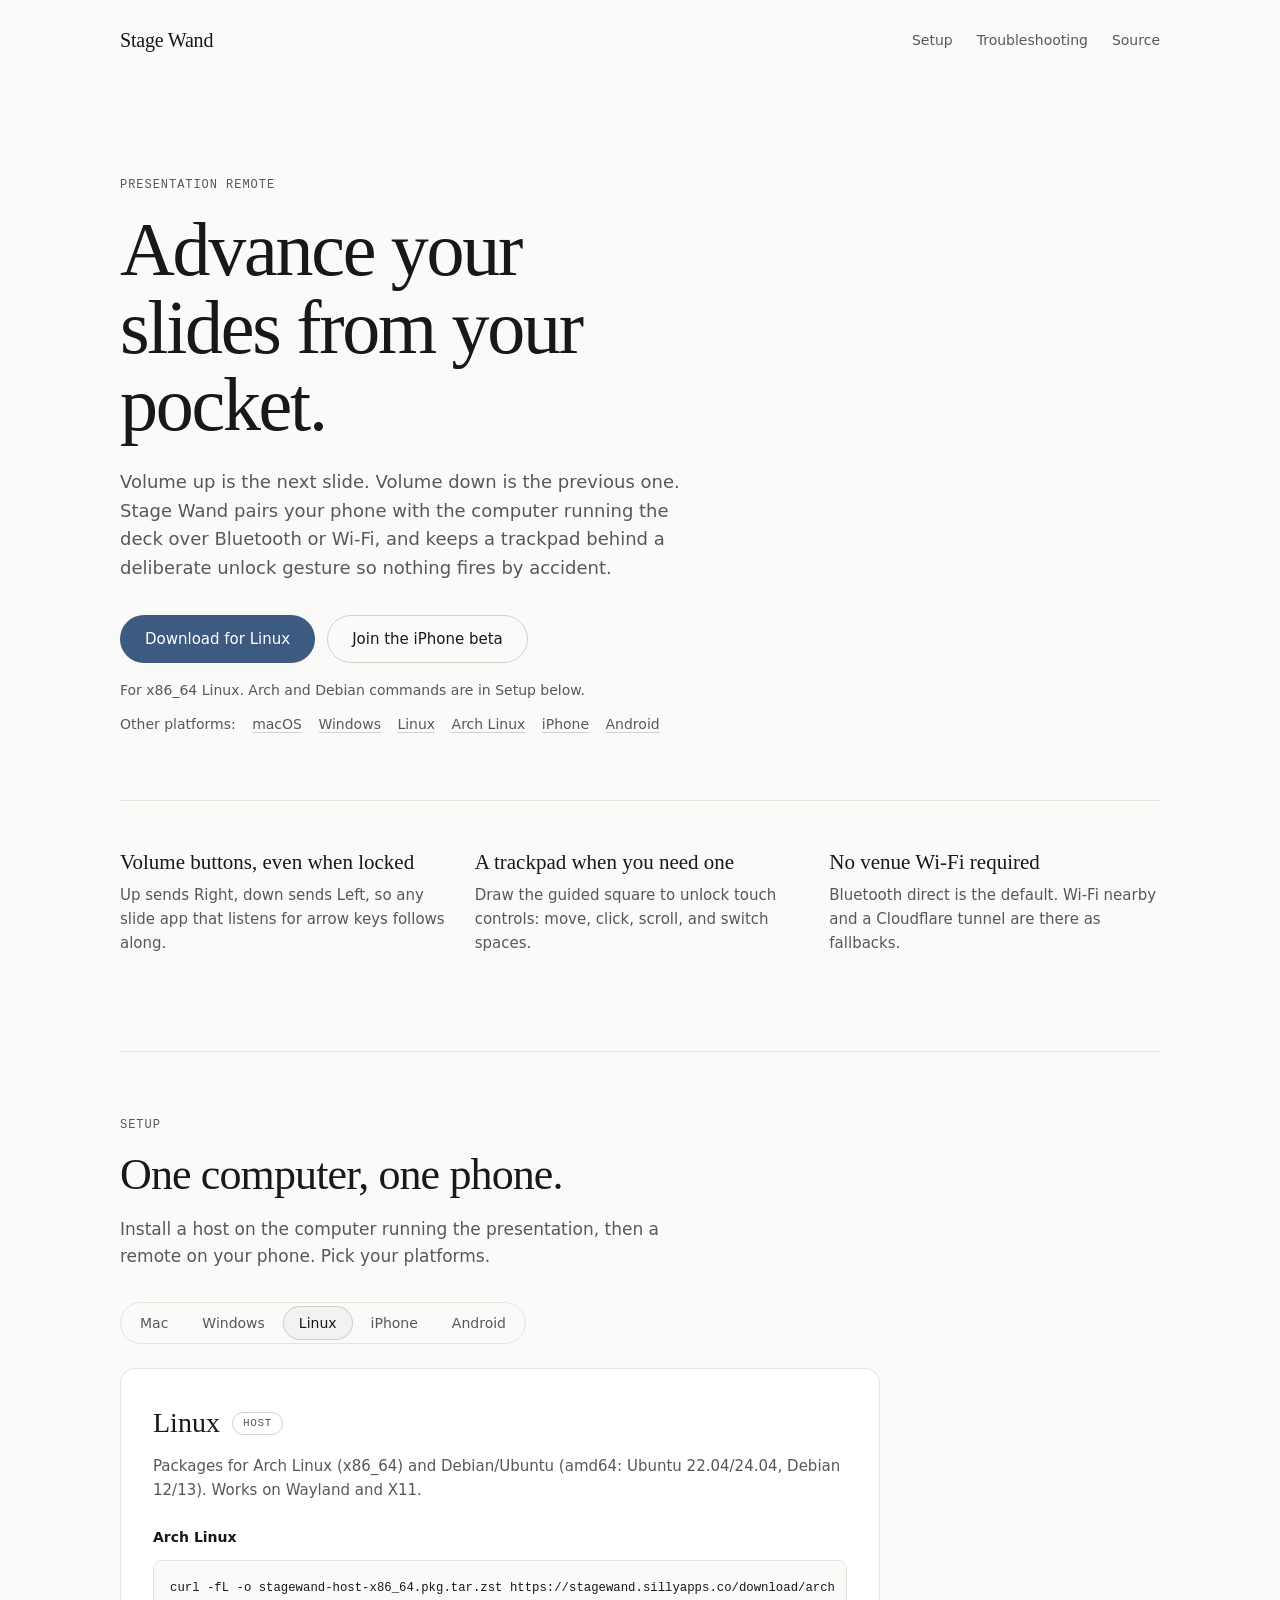
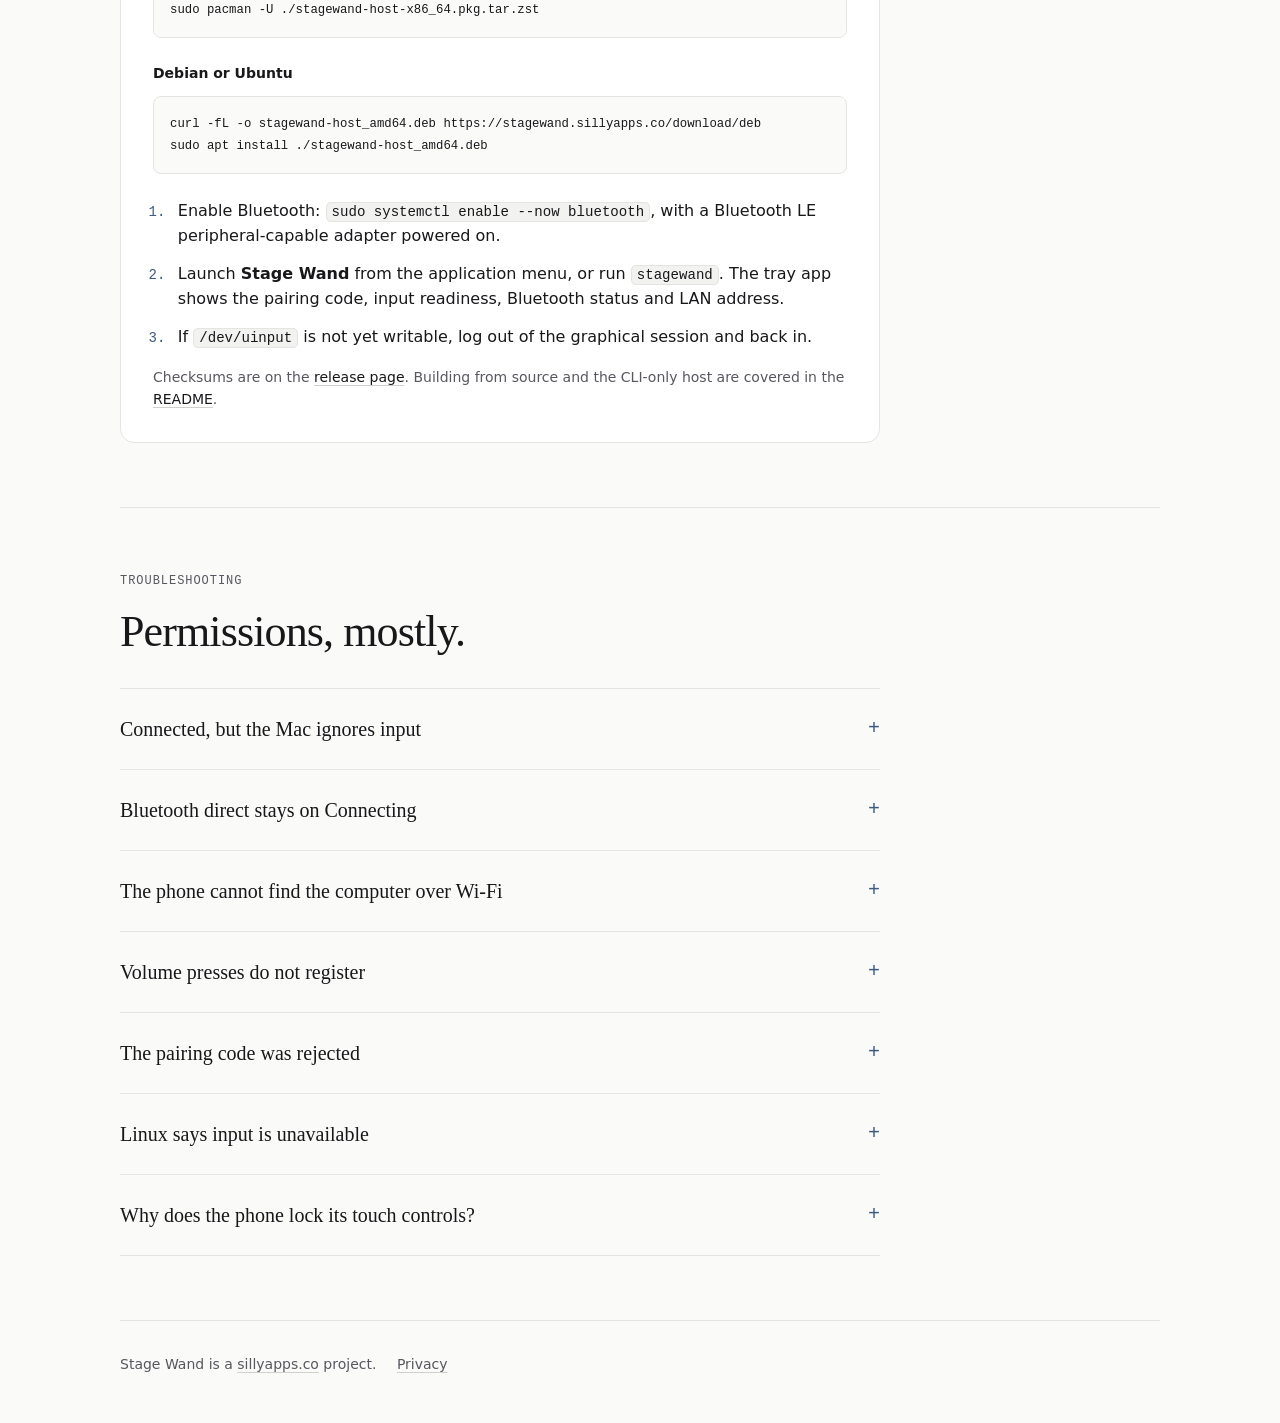
==== site/public/index.html @ 9c6ff14c "feat(site): landing page for stagewand.sillyapps.co with /download/<platform> proxy Static page in s" ====
<!DOCTYPE html>
<html lang="en">
<head>
<meta charset="utf-8">
<meta name="viewport" content="width=device-width, initial-scale=1">
<title>Stage Wand: a pocket presentation remote</title>
<meta name="description" content="Stage Wand turns your phone's volume buttons into a slide clicker for Mac, Windows and Linux, with a trackpad behind a deliberate unlock.">
<meta name="color-scheme" content="dark light">
<meta name="theme-color" content="#0a0a0b">
<link rel="canonical" href="https://stagewand.sillyapps.co/">
<link rel="icon" href="favicon.svg" type="image/svg+xml">
<link rel="stylesheet" href="styles.css">
</head>
<body>
<a class="skip" href="#main">Skip to content</a>
<header class="wrap site-header">
  <a class="wordmark" href="/" aria-label="Stage Wand home">Stage Wand</a>
  <nav class="top-nav" aria-label="Sections">
    <a href="#setup">Setup</a>
    <a href="#faq">Troubleshooting</a>
    <a href="https://github.com/EdmundLimBoEn/stage-wand">Source</a>
  </nav>
</header>

<main id="main">
  <section class="wrap hero">
    <p class="eyebrow">Presentation remote</p>
    <h1>Advance your slides from your pocket.</h1>
    <p class="lead">Volume up is the next slide. Volume down is the previous one. Stage Wand pairs your phone with the computer running the deck over Bluetooth or Wi&#8209;Fi, and keeps a trackpad behind a deliberate unlock gesture so nothing fires by accident.</p>
    <div class="actions">
      <a class="btn btn-primary" id="cta-primary" href="/download/mac" data-default>Download for macOS</a>
      <a class="btn btn-ghost" id="cta-secondary" href="https://testflight.apple.com/join/JHGAMYwU">Join the iPhone beta</a>
    </div>
    <p class="fine" id="cta-note">Notarized Mac app, macOS 14 or later. iPhone beta via TestFlight, iOS 17 or later.</p>
    <p class="other">Other platforms:
      <a href="/download/mac">macOS</a>
      <a href="#setup" data-tab="win">Windows</a>
      <a href="/download/linux">Linux</a>
      <a href="/download/arch">Arch Linux</a>
      <a href="https://testflight.apple.com/join/JHGAMYwU">iPhone</a>
      <a href="#setup" data-tab="android">Android</a>
    </p>
  </section>

  <section class="wrap features" aria-label="What it does">
    <div class="feature"><h2>Volume buttons, even when locked</h2><p>Up sends Right, down sends Left, so any slide app that listens for arrow keys follows along.</p></div>
    <div class="feature"><h2>A trackpad when you need one</h2><p>Draw the guided square to unlock touch controls: move, click, scroll, and switch spaces.</p></div>
    <div class="feature"><h2>No venue Wi&#8209;Fi required</h2><p>Bluetooth direct is the default. Wi&#8209;Fi nearby and a Cloudflare tunnel are there as fallbacks.</p></div>
  </section>

  <section class="wrap setup" id="setup" aria-labelledby="setup-title">
    <p class="eyebrow">Setup</p>
    <h2 class="section-title" id="setup-title">One computer, one phone.</h2>
    <p class="section-lead">Install a host on the computer running the presentation, then a remote on your phone. Pick your platforms.</p>

    <div class="tabs" role="tablist" aria-label="Platforms">
      <button type="button" role="tab" id="t-mac" aria-controls="p-mac" aria-selected="true">Mac</button>
      <button type="button" role="tab" id="t-win" aria-controls="p-win" aria-selected="false" tabindex="-1">Windows</button>
      <button type="button" role="tab" id="t-linux" aria-controls="p-linux" aria-selected="false" tabindex="-1">Linux</button>
      <button type="button" role="tab" id="t-ios" aria-controls="p-ios" aria-selected="false" tabindex="-1">iPhone</button>
      <button type="button" role="tab" id="t-android" aria-controls="p-android" aria-selected="false" tabindex="-1">Android</button>
    </div>

    <article class="panel" role="tabpanel" id="p-mac" aria-labelledby="t-mac">
      <h3>Mac <span class="tag">Host</span></h3>
      <p class="req">macOS 14 or later. Notarized build.</p>
      <ol>
        <li><a href="/download/mac">Download Stage Wand for macOS</a> (latest release; <a href="https://github.com/EdmundLimBoEn/stage-wand/releases">checksums</a>), open it, and drag Stage Wand to Applications.</li>
        <li>Launch it. A pairing window shows the four-digit code, connection status and listening port. Reopen it any time from the menu bar item.</li>
        <li>On first launch, allow <strong>Accessibility</strong> (System Settings &rarr; Privacy &amp; Security &rarr; Accessibility), <strong>Bluetooth</strong>, and <strong>Local Network</strong>. Choose Allow if the firewall asks about incoming connections.</li>
        <li>Optional: enable the Mission Control shortcuts Control+Left, Control+Right and Control+Up in System Settings &rarr; Keyboard &rarr; Keyboard Shortcuts &rarr; Mission Control to switch spaces from the phone.</li>
      </ol>
      <details><summary>Build from source</summary>
<pre><code>make -C mac app &amp;&amp; open ~/Applications/StageWandMac.app</code></pre>
      </details>
    </article>

    <article class="panel" role="tabpanel" id="p-win" aria-labelledby="t-win">
      <h3>Windows <span class="tag">Host</span></h3>
      <p class="req">Prebuilt download coming soon. Build from source with Go for now.</p>
      <ol>
        <li>Install Go and clone the <a href="https://github.com/EdmundLimBoEn/stage-wand">repository</a>.</li>
        <li>Build and run the host:
<pre><code>cd host
go build -o stagewand-host.exe .\cmd\stagewand-host
stagewand-host.exe</code></pre></li>
        <li>Allow the app through Windows Firewall when it binds, and turn Bluetooth on in Windows Settings.</li>
        <li>The console shows the pairing code, listen address and Bluetooth status. Type <code>k</code> and Enter to disconnect the phone and rotate the code.</li>
      </ol>
      <p class="note">Space chords map to Win+Ctrl+Left and Win+Ctrl+Right (virtual desktops) and Win+Tab (Task View).</p>
    </article>

    <article class="panel" role="tabpanel" id="p-linux" aria-labelledby="t-linux">
      <h3>Linux <span class="tag">Host</span></h3>
      <p class="req">Packages for Arch Linux (x86_64) and Debian/Ubuntu (amd64: Ubuntu 22.04/24.04, Debian 12/13). Works on Wayland and X11.</p>
      <h4>Arch Linux</h4>
<pre><code>curl -fL -o stagewand-host-x86_64.pkg.tar.zst https://stagewand.sillyapps.co/download/arch
sudo pacman -U ./stagewand-host-x86_64.pkg.tar.zst</code></pre>
      <h4>Debian or Ubuntu</h4>
<pre><code>curl -fL -o stagewand-host_amd64.deb https://stagewand.sillyapps.co/download/deb
sudo apt install ./stagewand-host_amd64.deb</code></pre>
      <ol>
        <li>Enable Bluetooth: <code>sudo systemctl enable --now bluetooth</code>, with a Bluetooth LE peripheral-capable adapter powered on.</li>
        <li>Launch <strong>Stage Wand</strong> from the application menu, or run <code>stagewand</code>. The tray app shows the pairing code, input readiness, Bluetooth status and LAN address.</li>
        <li>If <code>/dev/uinput</code> is not yet writable, log out of the graphical session and back in.</li>
      </ol>
      <p class="note">Checksums are on the <a href="https://github.com/EdmundLimBoEn/stage-wand/releases">release page</a>. Building from source and the CLI-only host are covered in the <a href="https://github.com/EdmundLimBoEn/stage-wand#linux-host">README</a>.</p>
    </article>

    <article class="panel" role="tabpanel" id="p-ios" aria-labelledby="t-ios">
      <h3>iPhone <span class="tag">Remote</span></h3>
      <p class="req">iOS 17 or later. Public beta through TestFlight.</p>
      <ol>
        <li>Install TestFlight, then <a href="https://testflight.apple.com/join/JHGAMYwU">join the Stage Wand beta</a>.</li>
        <li>Open Stage Wand. Allow <strong>Bluetooth</strong> and <strong>Local Network</strong> when asked.</li>
        <li>Draw the square to unlock touch controls, open Settings, and type the four-digit code from the host, including leading zeros. <strong>Bluetooth direct</strong> is the default route.</li>
        <li>Wait for the connected state, start your slideshow, and keep media volume near the middle so presses are never at a limit.</li>
      </ol>
    </article>

    <article class="panel" role="tabpanel" id="p-android" aria-labelledby="t-android">
      <h3>Android <span class="tag">Remote</span></h3>
      <p class="req">Store release coming soon. Build the APK from source for now.</p>
      <ol>
        <li>Open the <code>android/</code> folder in Android Studio (JDK 21, Android SDK 35) and run the <strong>app</strong> configuration, or build from the command line:
<pre><code>cd android
./gradlew :app:assembleDebug
adb install -r app/build/outputs/apk/debug/app-debug.apk</code></pre></li>
        <li>Allow Bluetooth, nearby devices (location on Android 12 and older), and notifications if asked.</li>
        <li>Draw the square to unlock, enter the host pairing code in Settings, and leave <strong>Host address or tunnel URL</strong> empty. Keep <strong>Bluetooth</strong> selected, or switch to <strong>Wi&#8209;Fi</strong>.</li>
      </ol>
      <p class="note">Volume keys work while Stage Wand is in the foreground. Pocket use with the screen off depends on the phone maker; use NEXT and PREV if volume presses do not arrive.</p>
    </article>
  </section>

  <section class="wrap faq" id="faq" aria-labelledby="faq-title">
    <p class="eyebrow">Troubleshooting</p>
    <h2 class="section-title" id="faq-title">Permissions, mostly.</h2>
    <div class="faq-list">
      <details><summary>Connected, but the Mac ignores input</summary><p>Stage Wand needs Accessibility to send keys and pointer events. In System Settings &rarr; Privacy &amp; Security &rarr; Accessibility, make sure the copy you are running is the enabled entry; remove stale entries from older builds, re-add the app, and relaunch. Draw the square to unlock touch controls and keep the presentation app frontmost.</p></details>
      <details><summary>Bluetooth direct stays on Connecting</summary><p>Check Bluetooth is on for both devices. On a Mac, allow Stage Wand under Privacy &amp; Security &rarr; Bluetooth. On Linux, run <code>bluetoothctl show</code> and confirm the adapter is powered. On Windows, turn Bluetooth on in Settings. Allow Bluetooth for Stage Wand on the phone, then relaunch the host. Only one Stage Wand host should be advertising nearby.</p></details>
      <details><summary>The phone cannot find the computer over Wi&#8209;Fi</summary><p>Allow Local Network on the iPhone (Settings &rarr; Privacy &amp; Security &rarr; Local Network) and reopen the app. Or enter the computer's IP and port by hand, such as <code>192.168.1.20:8787</code>, using the port the host shows. Guest networks often isolate devices; use your iPhone's Personal Hotspot instead.</p></details>
      <details><summary>Volume presses do not register</summary><p>Keep media volume away from the maximum and minimum, and keep Stage Wand running. Reopen it after an audio interruption. The on-screen NEXT and PREV buttons always work once unlocked.</p></details>
      <details><summary>The pairing code was rejected</summary><p>Read the current code from the host; disconnecting rotates it. After five failed attempts, wait 30 seconds or choose Disconnect &amp; new code.</p></details>
      <details><summary>Linux says input is unavailable</summary><p>Run <code>stagewand-host --diagnose</code> from the graphical session. The host needs a loaded <code>uinput</code> module and the seat ACL, which applies after you log out and back in. Do not add yourself to the <code>input</code> group.</p></details>
      <details><summary>Why does the phone lock its touch controls?</summary><p>So a pocket brush cannot click or skip. Hardware volume buttons keep working while touch is locked. Trace the guided square deliberately to unlock; leaving the app or locking the screen relocks it.</p></details>
    </div>
  </section>
</main>

<footer class="wrap site-footer">
  <p>Stage Wand is a <a href="https://sillyapps.co">sillyapps.co</a> project. <a href="https://github.com/EdmundLimBoEn/stage-wand/blob/main/docs/privacy.md">Privacy</a></p>
</footer>
<script src="tabs.js" defer></script>
</body>
</html>
---- site/public/styles.css ----
/* Stage Wand — follows sillyapps.co: quiet, editorial, dark-first. */
:root {
  color-scheme: dark light;
  --paper: light-dark(#fafaf9, #0a0a0b);
  --paper-2: light-dark(#f2f2f0, #111113);
  --ink: light-dark(#18181b, #ededef);
  --muted: light-dark(#57575f, #9d9da6);
  --card: light-dark(#ffffff, #121214);
  --line: light-dark(#e4e4e1, #232327);
  --line-strong: light-dark(#d0d0cc, #34343a);
  --accent: light-dark(#3d5a80, #a9bde0);
  --accent-ink: light-dark(#ffffff, #0a0a0b);
  --radius: 14px; --radius-sm: 8px;
  --serif: "Iowan Old Style", "Palatino Linotype", Palatino, "Book Antiqua", Georgia, serif;
  --sans: "Inter", ui-sans-serif, system-ui, -apple-system, "Segoe UI", Roboto, "Helvetica Neue", Arial, sans-serif;
  --mono: ui-monospace, "SF Mono", Menlo, Consolas, monospace;
  --s2: 8px; --s3: 12px; --s4: 16px; --s5: 24px; --s6: 32px; --s7: 48px; --s8: 64px; --s9: 96px; --s10: 128px;
}
*, *::before, *::after { box-sizing: border-box; }
[hidden] { display: none !important; }
html { background: var(--paper); scroll-behavior: smooth; }
body { margin: 0; color: var(--ink); background: var(--paper); font-family: var(--sans); font-size: 16px; line-height: 1.6; -webkit-font-smoothing: antialiased; }
a { color: var(--ink); text-underline-offset: 3px; text-decoration-color: var(--line-strong); }
a:hover { text-decoration-color: currentColor; }
:focus-visible { outline: 2px solid var(--accent); outline-offset: 3px; border-radius: 4px; }
::selection { background: var(--accent); color: var(--accent-ink); }
.skip { position: absolute; left: var(--s3); top: -4rem; padding: var(--s2) var(--s3); background: var(--ink); color: var(--card); border-radius: var(--radius-sm); }
.skip:focus { top: var(--s3); }
.wrap { width: min(1040px, calc(100% - 48px)); margin: 0 auto; }
@media (max-width: 480px) { .wrap { width: calc(100% - 40px); } }

.site-header { display: flex; align-items: center; justify-content: space-between; gap: var(--s4); padding: var(--s5) 0; }
.wordmark { font-family: var(--serif); font-size: 20px; text-decoration: none; letter-spacing: -0.01em; }
.top-nav { display: flex; gap: var(--s5); }
.top-nav a { color: var(--muted); text-decoration: none; font-size: 14px; }
.top-nav a:hover { color: var(--ink); }
@media (max-width: 480px) { .top-nav { gap: var(--s4); } }

.eyebrow { margin: 0 0 var(--s4); color: var(--muted); font-family: var(--mono); font-size: 12px; letter-spacing: 0.08em; text-transform: uppercase; }
.section-title { margin: 0; font-family: var(--serif); font-weight: 400; font-size: clamp(30px, 4.2vw, 44px); line-height: 1.1; letter-spacing: -0.02em; }
.section-lead { margin: var(--s4) 0 0; max-width: 34rem; color: var(--muted); font-size: 17px; }

.hero { padding: var(--s9) 0 var(--s8); }
.hero h1 { margin: 0; max-width: 14ch; font-family: var(--serif); font-weight: 400; font-size: clamp(42px, 7vw, 76px); line-height: 1.02; letter-spacing: -0.03em; }
.lead { margin: var(--s5) 0 0; max-width: 36rem; color: var(--muted); font-size: 18px; }
.actions { display: flex; flex-wrap: wrap; gap: var(--s3); margin-top: var(--s6); }
.btn { display: inline-flex; align-items: center; justify-content: center; min-height: 48px; padding: 0 var(--s5); border-radius: 999px; font-weight: 500; font-size: 15px; text-decoration: none; border: 1px solid transparent; transition: background .15s, border-color .15s; }
.btn-primary { background: var(--accent); color: var(--accent-ink); }
.btn-primary:hover { background: color-mix(in srgb, var(--accent) 88%, var(--ink)); }
.btn-ghost { border-color: var(--line-strong); color: var(--ink); }
.btn-ghost:hover { border-color: var(--ink); }
@media (max-width: 480px) { .btn { flex: 1 1 100%; } }
.fine { margin: var(--s4) 0 0; color: var(--muted); font-size: 14px; }

.features { display: grid; grid-template-columns: repeat(3, 1fr); gap: var(--s5); padding: var(--s7) 0 var(--s9); border-top: 1px solid var(--line); }
.feature h2 { margin: 0 0 var(--s2); font-family: var(--serif); font-weight: 400; font-size: 21px; line-height: 1.25; }
.feature p { margin: 0; color: var(--muted); font-size: 15px; }
@media (max-width: 760px) { .features { grid-template-columns: 1fr; } }

.setup, .faq { padding: var(--s8) 0; border-top: 1px solid var(--line); }
.tabs { display: flex; gap: 2px; margin: var(--s6) 0 0; padding: 3px; width: fit-content; max-width: 100%; overflow-x: auto; border: 1px solid var(--line); border-radius: 999px; }
.tabs button { padding: 6px 16px; border: 0; border-radius: 999px; background: none; color: var(--muted); font: inherit; font-size: 14px; cursor: pointer; white-space: nowrap; }
.tabs button:hover { color: var(--ink); }
.tabs button[aria-selected="true"] { color: var(--ink); background: var(--paper-2); box-shadow: inset 0 0 0 1px var(--line-strong); }
.panel { margin-top: var(--s5); padding: var(--s6); background: var(--card); border: 1px solid var(--line); border-radius: var(--radius); max-width: 760px; }
@media (max-width: 480px) { .panel { padding: var(--s5); } }
.panel h3 { display: flex; align-items: center; gap: var(--s3); margin: 0; font-family: var(--serif); font-weight: 400; font-size: 28px; }
.panel h4 { margin: var(--s5) 0 var(--s2); font-size: 14px; font-weight: 600; }
.tag { padding: 2px 10px; border: 1px solid var(--line-strong); border-radius: 999px; color: var(--muted); font-family: var(--mono); font-size: 11px; letter-spacing: .06em; text-transform: uppercase; }
.req { margin: var(--s2) 0 0; color: var(--muted); font-size: 15px; }
.panel ol { margin: var(--s5) 0 0; padding-left: 1.3em; }
.panel li { margin-bottom: var(--s3); padding-left: 4px; }
.panel li::marker { color: var(--accent); font-family: var(--mono); font-size: 14px; }
.note { margin: var(--s4) 0 0; color: var(--muted); font-size: 14px; }
code { font-family: var(--mono); font-size: .88em; }
:not(pre) > code { padding: 1px 5px; background: var(--paper-2); border: 1px solid var(--line); border-radius: 5px; }
pre { margin: var(--s3) 0; padding: var(--s4); overflow-x: auto; background: var(--paper); border: 1px solid var(--line); border-radius: var(--radius-sm); font-size: 14px; line-height: 1.55; }
.panel details { margin-top: var(--s4); }
.panel summary { cursor: pointer; color: var(--muted); font-size: 14px; }

.faq-list { margin-top: var(--s6); max-width: 760px; border-top: 1px solid var(--line); }
.faq-list details { border-bottom: 1px solid var(--line); }
.faq-list summary { display: flex; justify-content: space-between; gap: var(--s4); padding: var(--s5) 0; cursor: pointer; list-style: none; font-family: var(--serif); font-size: 20px; }
.faq-list summary::-webkit-details-marker { display: none; }
.faq-list summary::after { content: "+"; color: var(--accent); font-family: var(--mono); }
.faq-list details[open] summary::after { content: "\2212"; }
.faq-list p { margin: 0 0 var(--s5); max-width: 40rem; color: var(--muted); }

.site-footer { padding: var(--s6) 0 var(--s7); border-top: 1px solid var(--line); color: var(--muted); font-size: 14px; }
.site-footer p { margin: 0; }
.site-footer a { color: var(--muted); }
.site-footer a + a { margin-left: var(--s4); }
@media (prefers-reduced-motion: reduce) { html { scroll-behavior: auto; } * { transition: none !important; } }
.other { margin: var(--s3) 0 0; color: var(--muted); font-size: 14px; }
.other a { margin-left: var(--s3); color: var(--muted); }
.other a:hover { color: var(--ink); }
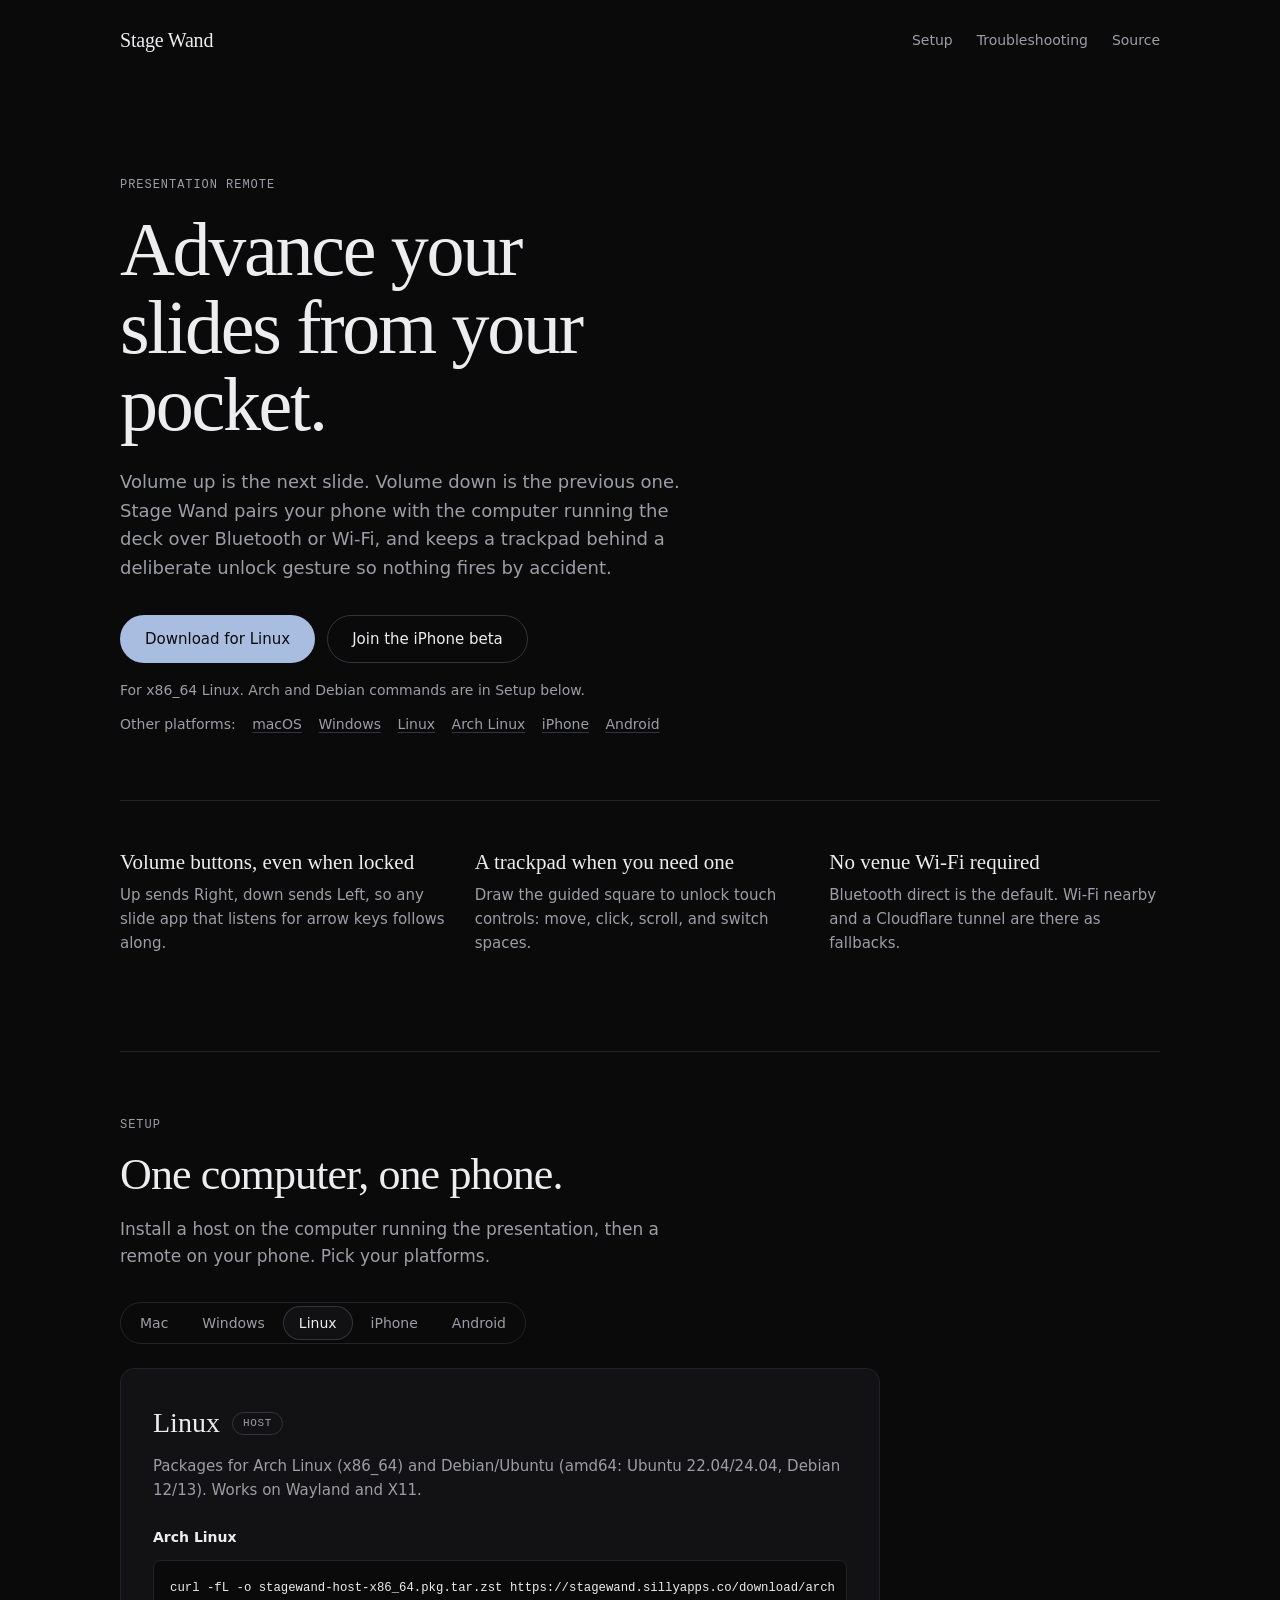
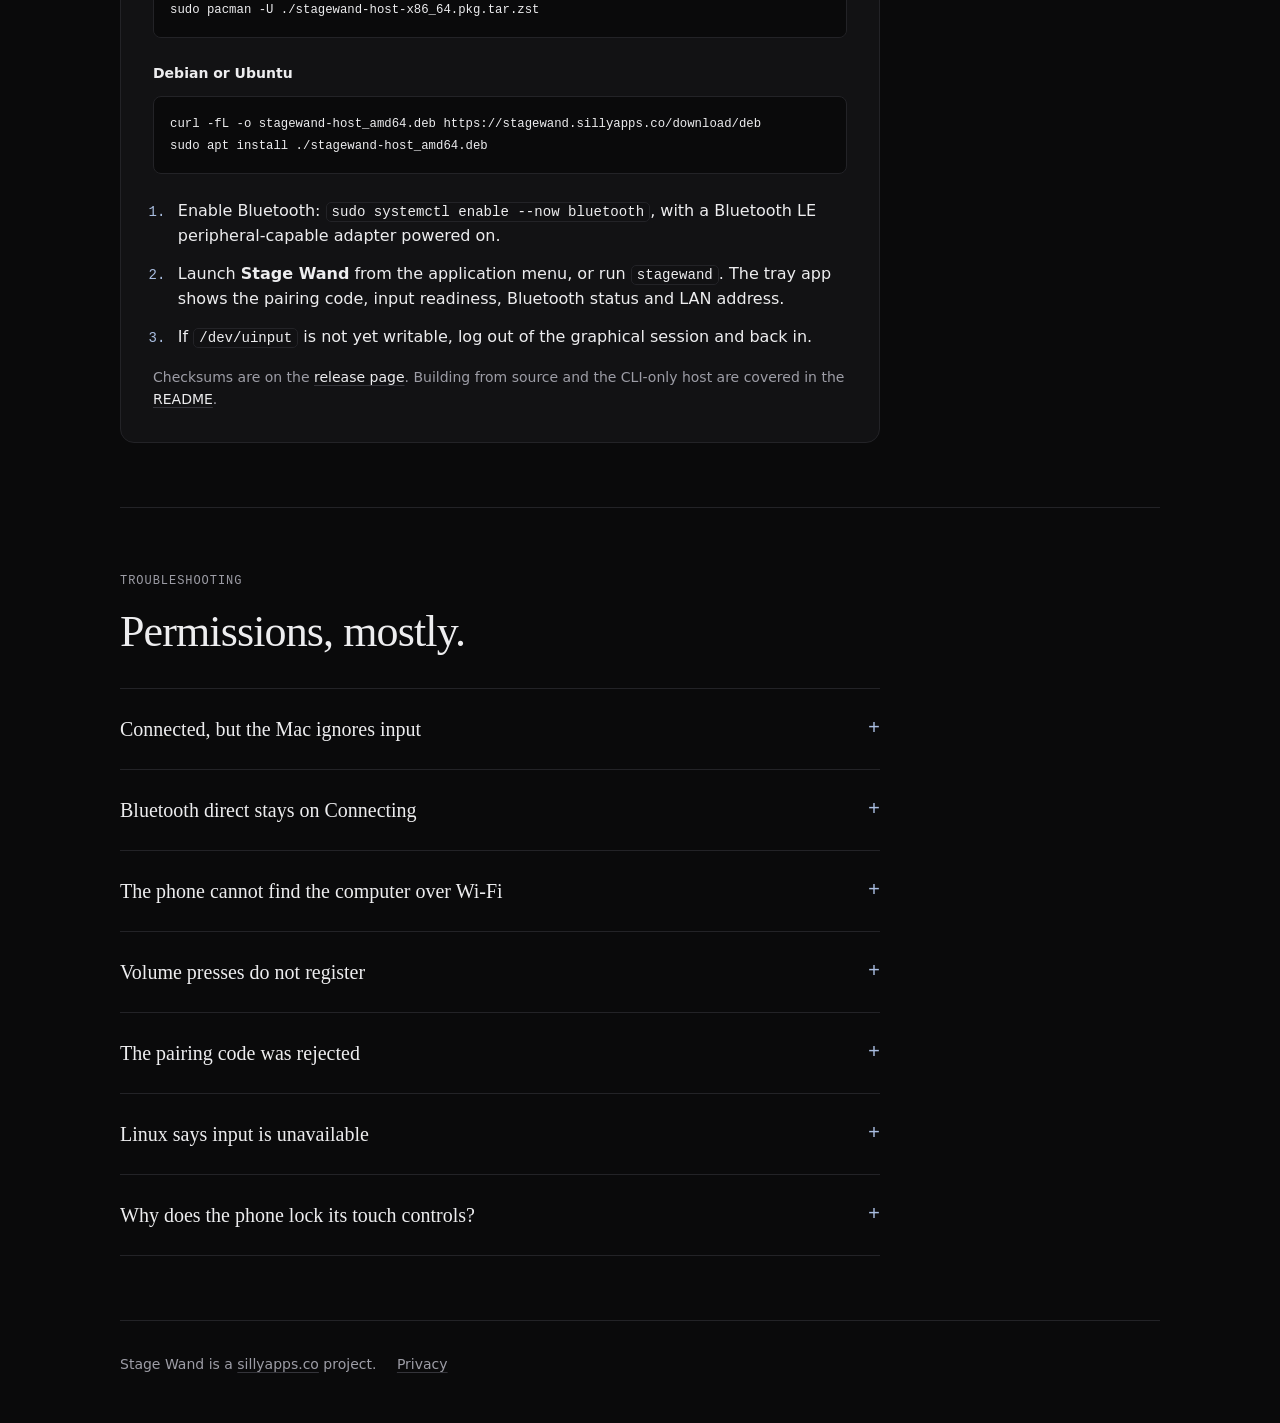
==== commit 969de63c: "style(site): dark by default" ====
--- a/site/public/index.html
+++ b/site/public/index.html
@@ -5,7 +5,7 @@
 <meta name="viewport" content="width=device-width, initial-scale=1">
 <title>Stage Wand: a pocket presentation remote</title>
 <meta name="description" content="Stage Wand turns your phone's volume buttons into a slide clicker for Mac, Windows and Linux, with a trackpad behind a deliberate unlock.">
-<meta name="color-scheme" content="dark light">
+<meta name="color-scheme" content="dark">
 <meta name="theme-color" content="#0a0a0b">
 <link rel="canonical" href="https://stagewand.sillyapps.co/">
 <link rel="icon" href="favicon.svg" type="image/svg+xml">
--- a/site/public/styles.css
+++ b/site/public/styles.css
@@ -1,6 +1,6 @@
 /* Stage Wand — follows sillyapps.co: quiet, editorial, dark-first. */
 :root {
-  color-scheme: dark light;
+  color-scheme: dark;
   --paper: light-dark(#fafaf9, #0a0a0b);
   --paper-2: light-dark(#f2f2f0, #111113);
   --ink: light-dark(#18181b, #ededef);
